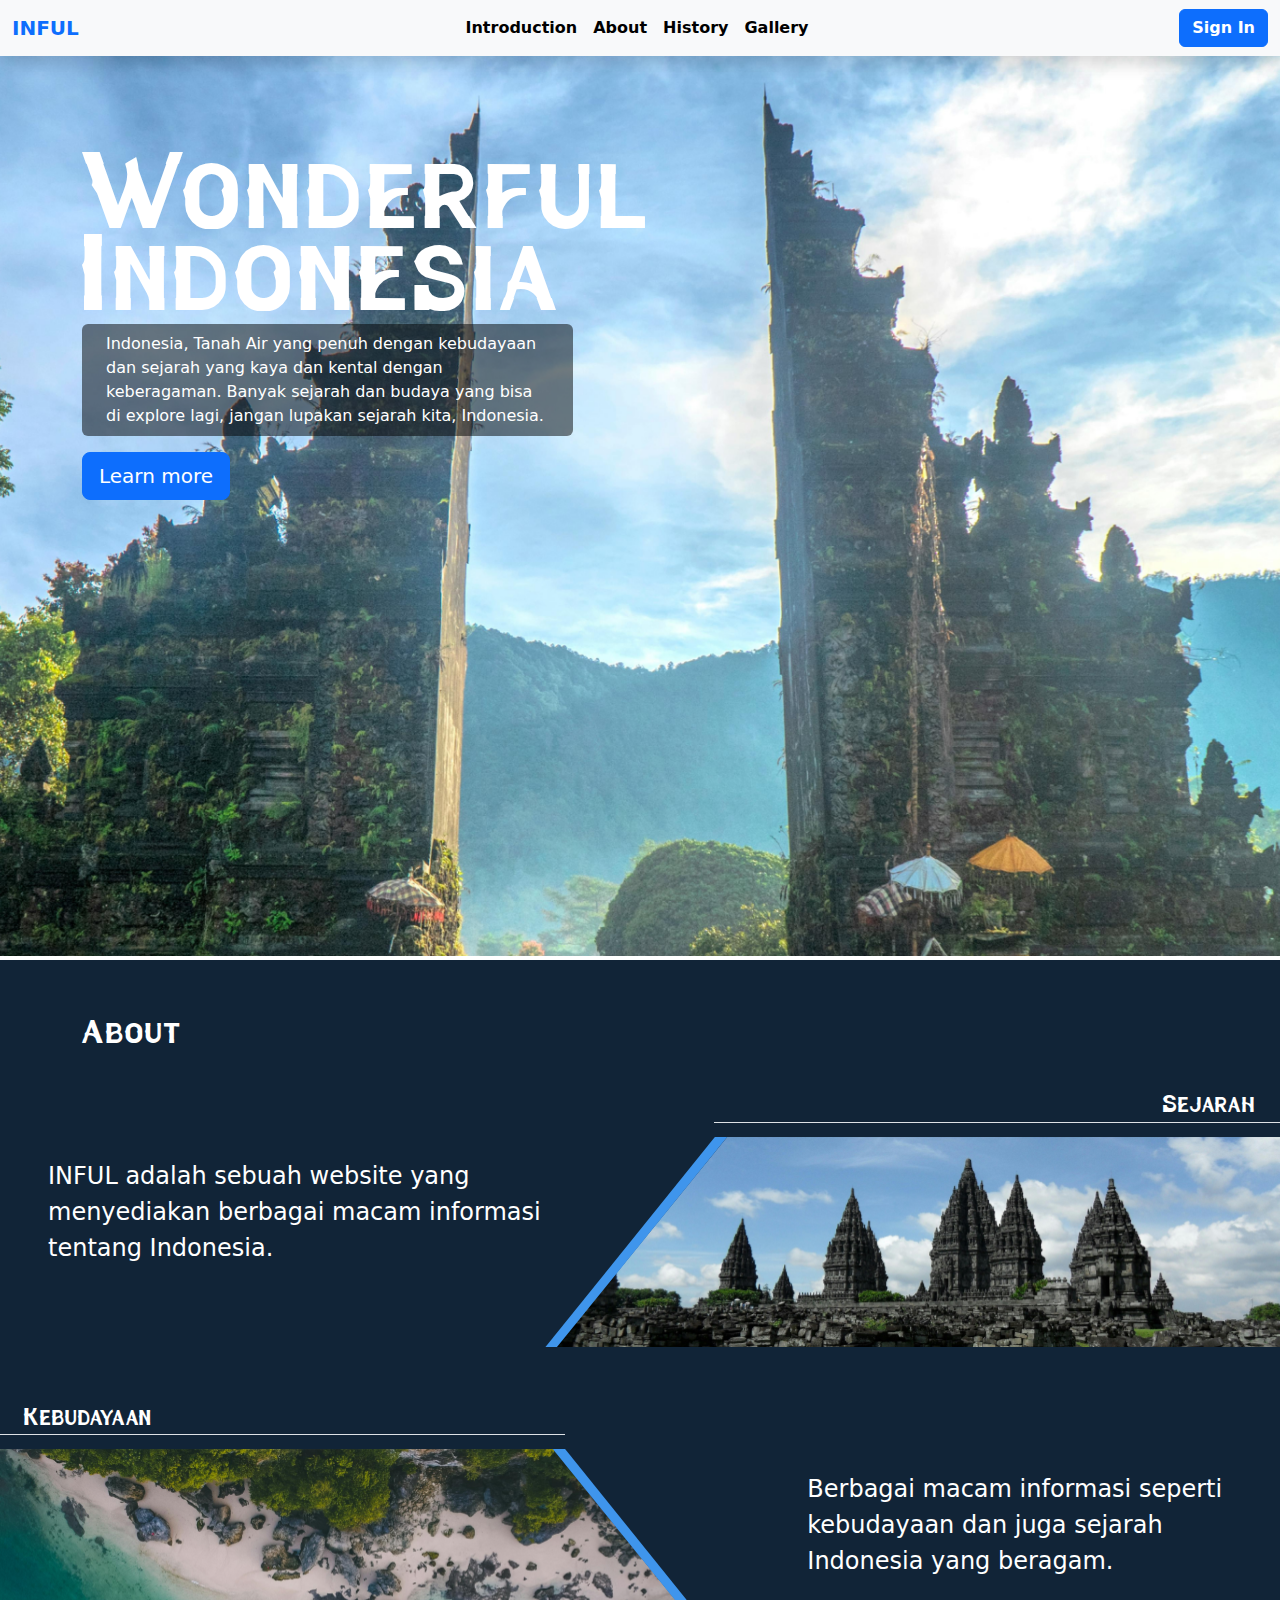
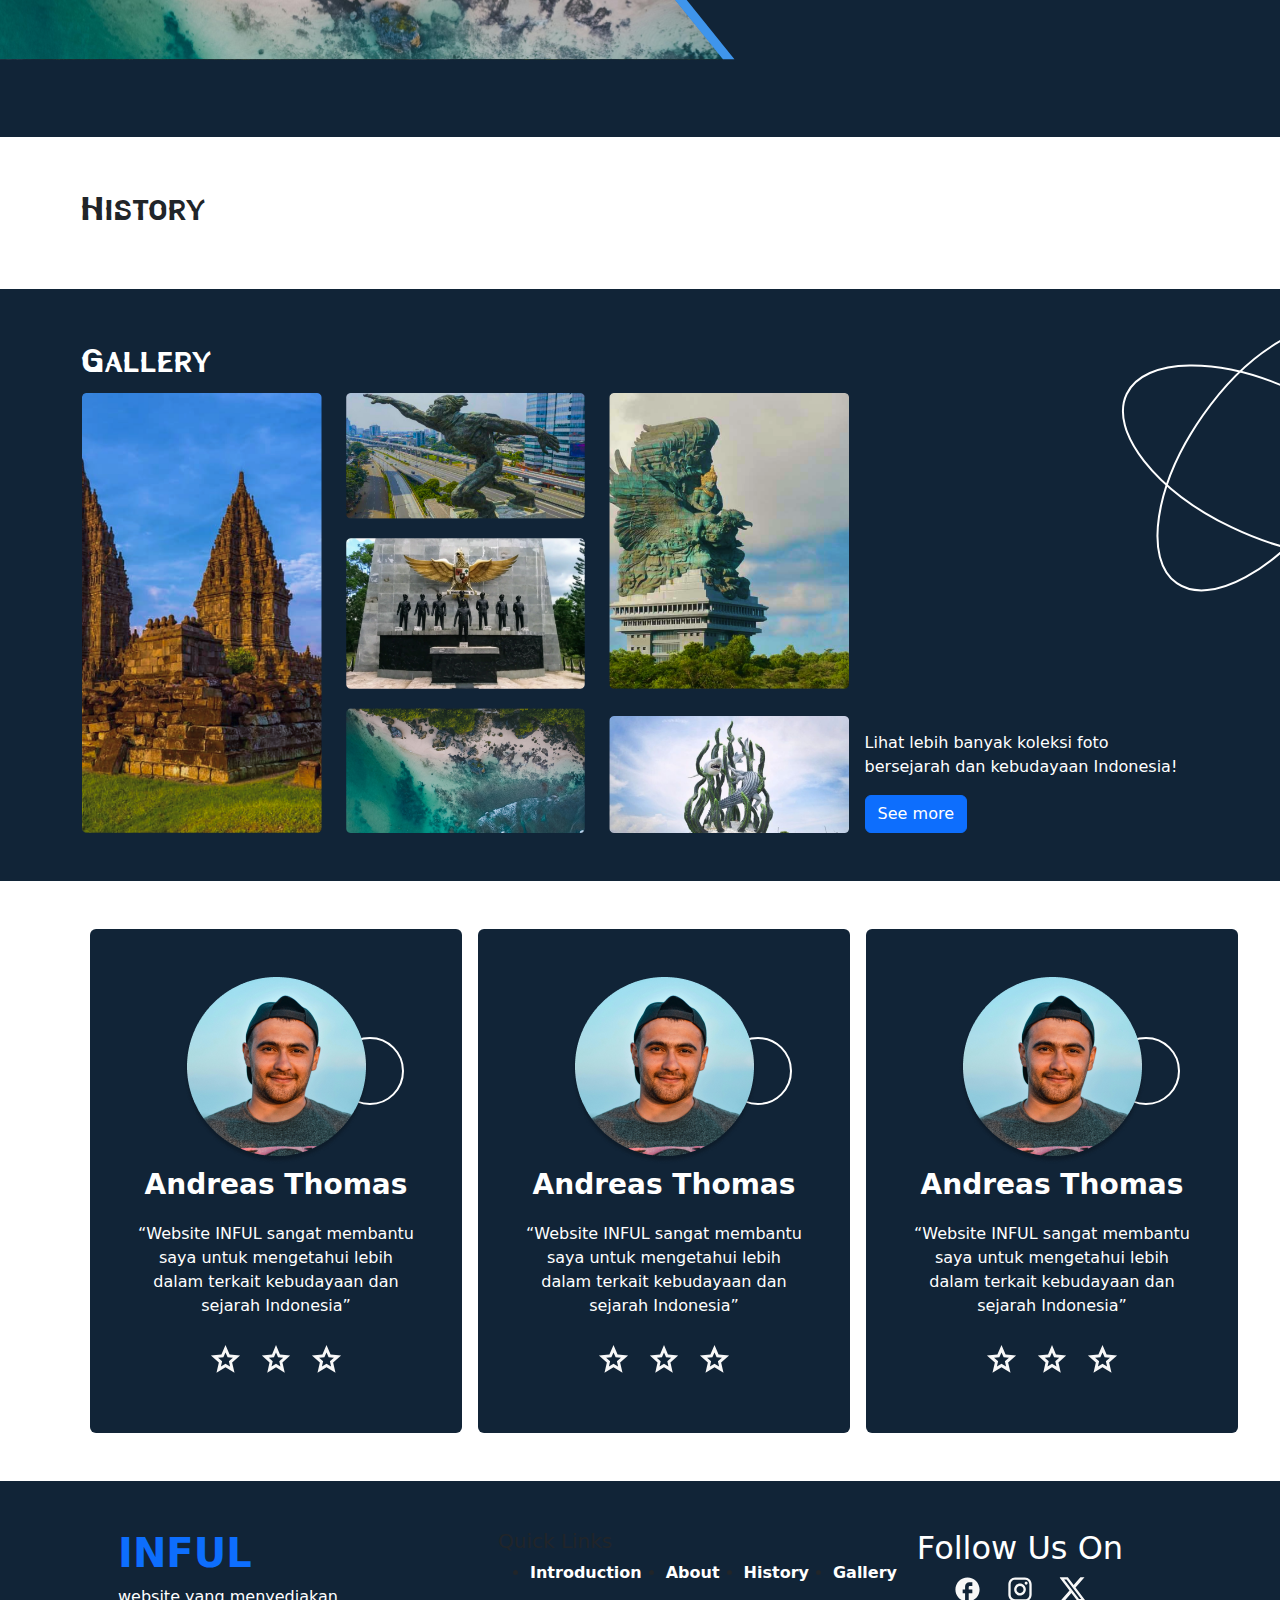
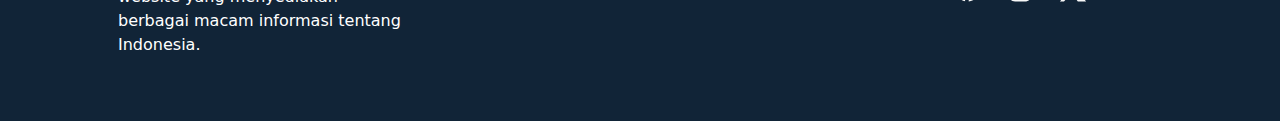
==== index.html @ f9f8f58d "first commit" ====
<!DOCTYPE html>
<html lang="en">

<head>
    <meta charset="UTF-8">
    <meta name="viewport" content="width=device-width, initial-scale=1.0">
    <title>Inful</title>
    <link rel="stylesheet" href="style.css">
    <link href="https://cdn.jsdelivr.net/npm/bootstrap@5.3.3/dist/css/bootstrap.min.css" rel="stylesheet" integrity="sha384-QWTKZyjpPEjISv5WaRU9OFeRpok6YctnYmDr5pNlyT2bRjXh0JMhjY6hW+ALEwIH" crossorigin="anonymous">
</head>

<body>
    <!-- navbar -->
    <nav class="navbar navbar-expand-lg bg-body-tertiary shadow">
        <div class="container-fluid">
            <a class="navbar-brand text-primary fw-bold" href="#">INFUL</a>
            <button class="navbar-toggler" type="button" data-bs-toggle="collapse" data-bs-target="#navbarSupportedContent" aria-controls="navbarSupportedContent" aria-expanded="false" aria-label="Toggle navigation">
                  <span class="navbar-toggler-icon"></span>
                </button>
            <div class="collapse navbar-collapse" id="navbarSupportedContent">
                <ul class="navbar-nav mx-auto mb-2 mb-lg-0">
                    <li class="nav-item">
                        <a class="nav-link active fw-semibold" aria-current="page" href="/">Introduction</a>
                    </li>
                    <li class="nav-item">
                        <a class="nav-link active fw-semibold" aria-current="page" href="#about">About</a>
                    </li>
                    <li class="nav-item">
                        <a class="nav-link active fw-semibold" aria-current="page" href="#history">History</a>
                    </li>
                    <li class="nav-item">
                        <a class="nav-link active fw-semibold" aria-current="page" href="#gallery">Gallery</a>
                    </li>
                </ul>
                <button class="btn btn-primary fw-bold">Sign In</button>
            </div>
        </div>
    </nav>
    <main>
        <section id="hero">
            <div class="hero">
                <div class="container-xl mt-5">
                    <h1 class="mt-5">Wonderful <br>Indonesia </h1>
                    <p class="bg-black rounded px-4 py-2" style="--bs-bg-opacity: .5; width: 44%;">Indonesia, Tanah Air yang penuh dengan kebudayaan dan sejarah yang kaya dan kental dengan keberagaman. Banyak sejarah dan budaya yang bisa di explore lagi, jangan lupakan sejarah kita, Indonesia.</p>
                    <button class="btn btn-primary btn-lg">Learn more</button>
                </div>
            </div>
        </section>
        <section id="about" class="border-top border-4 border-white" style="background-color: #112437;">
            <div class="py-5">
                <h1 class="container-xl text-white">About</h1>
                <div class="d-flex justify-content-between py-4">
                    <div class="w-50 h-fit d-flex justify-content-center align-items-center">
                        <p class="text-white fs-4 ps-5">INFUL adalah sebuah website yang menyediakan berbagai macam informasi tentang Indonesia.</p>
                    </div>
                    <div class="align-items-end d-flex flex-column">
                        <h1 class="text-white text-end px-4 content-fluid border-bottom fs-3" style=" width: 77%;">Sejarah</h1>
                        <img src="/public/images/Sejarah.svg" alt="..loading" style="width: 100%;">
                    </div>
                </div>
                <div class="d-flex justify-content-between py-4">
                    <div class="align-items-start d-flex flex-column">
                        <h1 class="text-white  px-4 content-fluid border-bottom fs-3" style=" width: 70%;">Kebudayaan</h1>
                        <img src="/public/images/Kebudayaan.svg" alt="..loading" style="width: 91%;">
                    </div>
                    <div class="w-50 h-fit d-flex justify-content-center align-items-center">
                        <p class="text-white fs-4 pe-5">Berbagai macam informasi seperti kebudayaan dan juga sejarah Indonesia yang beragam.</p>
                    </div>
                </div>
            </div>
        </section>
        <section id="history">
            <div class="py-5">
                <h1 class="container-xl ">History</h1>
            </div>
        </section>
        <section id="gallery" style="background-color: #112437; position: relative;">
            <div class="container-xl py-5">
                <h1 class="text-white">Gallery</h1>
                <div class="d-flex align-items-end">
                    <div class="row">
                        <div class="col-md-4">
                            <img src="/public/images/yk.png" alt="..loading" class="w-100">
                        </div>
                        <div class="col-md-4 d-flex flex-column justify-content-between">
                            <img src="/public/images/jkt.png" alt="..loading" class="w-100">
                            <img src="/public/images/ph.png" alt="..loading" class="w-100">
                            <img src="/public/images/bch.png" alt="..loading" class="w-100">
                        </div>
                        <div class="col-md-4 d-flex flex-column justify-content-between">
                            <img src="/public/images/gwk.png" alt="..loading" class="w-100">
                            <img src="/public/images/sby.png" alt="..loading" class="w-100">
                        </div>
                    </div>
                    <div class="ps-3">
                        <p class="text-white">Lihat lebih banyak koleksi foto bersejarah dan kebudayaan Indonesia!</p>
                        <button class="btn btn-primary rounded">See more</button>
                    </div>
                </div>
            </div>
            <img src="/public/images/Ornament.svg" alt="" class="position-absolute top-0 end-0">
        </section>
        <section id="testimonials">
            <div class="container-xl py-5">
                <div class=" d-flex flex-row justify-content-between">
                    <div class="col-md-4 p-5 mx-2 rounded " style="background-color: #112437; ">
                        <div class="d-flex justify-content-center align-items-center ">
                            <div class="position-relative ">
                                <img src="/public/images/AT.png " alt="..loading " class="position-relative z-3 ">
                                <img src="/public/images/P-Ornament.svg " alt="..loading " class="position-absolute top-50 start-70 translate-middle z-1 ">
                            </div>
                        </div>
                        <p class="text-white text-center fw-semibold fs-3 ">Andreas Thomas</p>
                        <p class="text-white text-center ">“Website INFUL sangat membantu saya untuk mengetahui lebih dalam terkait kebudayaan dan sejarah Indonesia”
                        </p>
                        <div class="container-fluid d-flex justify-content-center ">
                            <img src="/public/images/star.svg " alt="..loading " style="width: 20%; " class="p-2 ">
                            <img src="/public/images/star.svg " alt="..loading " style="width: 20%; " class="p-2 ">
                            <img src="/public/images/star.svg " alt="..loading " style="width: 20%; " class="p-2 ">
                        </div>
                    </div>
                    <div class="col-md-4 p-5 mx-2 rounded " style="background-color: #112437; ">
                        <div class="d-flex justify-content-center align-items-center ">
                            <div class="position-relative ">
                                <img src="/public/images/AT.png " alt="..loading " class="position-relative z-3 ">
                                <img src="/public/images/P-Ornament.svg " alt="..loading " class="position-absolute top-50 start-70 translate-middle z-1 ">
                            </div>
                        </div>
                        <p class="text-white text-center fw-semibold fs-3 ">Andreas Thomas</p>
                        <p class="text-white text-center ">“Website INFUL sangat membantu saya untuk mengetahui lebih dalam terkait kebudayaan dan sejarah Indonesia”
                        </p>
                        <div class="container-fluid d-flex justify-content-center ">
                            <img src="/public/images/star.svg " alt="..loading " style="width: 20%; " class="p-2 ">
                            <img src="/public/images/star.svg " alt="..loading " style="width: 20%; " class="p-2 ">
                            <img src="/public/images/star.svg " alt="..loading " style="width: 20%; " class="p-2 ">
                        </div>
                    </div>
                    <div class="col-md-4 p-5 mx-2 rounded " style="background-color: #112437; ">
                        <div class="d-flex justify-content-center align-items-center ">
                            <div class="position-relative ">
                                <img src="/public/images/AT.png " alt="..loading " class="position-relative z-3 ">
                                <img src="/public/images/P-Ornament.svg " alt="..loading " class="position-absolute top-50 start-70 translate-middle z-1 ">
                            </div>
                        </div>
                        <p class="text-white text-center fw-semibold fs-3 ">Andreas Thomas</p>
                        <p class="text-white text-center ">“Website INFUL sangat membantu saya untuk mengetahui lebih dalam terkait kebudayaan dan sejarah Indonesia”
                        </p>
                        <div class="container-fluid d-flex justify-content-center ">
                            <img src="/public/images/star.svg " alt="..loading " style="width: 20%; " class="p-2 ">
                            <img src="/public/images/star.svg " alt="..loading " style="width: 20%; " class="p-2 ">
                            <img src="/public/images/star.svg " alt="..loading " style="width: 20%; " class="p-2 ">
                        </div>
                    </div>
                </div>
            </div>
        </section>
    </main>
    <footer class="py-5" style="background-color: #112437;">
        <div class="container">
            <div class="row">
                <div class="col-md-4 px-5">
                    <h2 class="text-primary fw-bold fs-1">INFUL</h2>
                    <p class="text-white">website yang menyediakan berbagai macam informasi tentang Indonesia.</p>
                </div>
                <div class="col-md-4 px-5">
                    <h5>Quick Links</h5>
                    <ul class="d-flex gap-4">
                        <li class="nav-item">
                            <a class="nav-link active fw-semibold text-white" aria-current="page" href="/">Introduction</a>
                        </li>
                        <li class="nav-item">
                            <a class="nav-link active fw-semibold text-white" aria-current="page" href="#about">About</a>
                        </li>
                        <li class="nav-item">
                            <a class="nav-link active fw-semibold text-white" aria-current="page" href="#history">History</a>
                        </li>
                        <li class="nav-item">
                            <a class="nav-link active fw-semibold text-white" aria-current="page" href="#gallery">Gallery</a>
                        </li>
                    </ul>
                </div>
                <div class="col-md-4 px-5">
                    <h2 class="text-white text-center">
                        Follow Us On
                    </h2>
                    <div class="d-flex gap-4 justify-content-center">
                        <img src="/public/images/facebook.svg" alt="..loading" style="width: 10%;">
                        <img src="/public/images/instagram.svg " alt="..loading " style="width: 10%;">
                        <img src="/public/images/twitter.svg " alt="..loading " style="width: 10%;">
                    </div>
                </div>
            </div>
        </div>
    </footer>
    <script src="https://cdn.jsdelivr.net/npm/bootstrap@5.3.3/dist/js/bootstrap.bundle.min.js " integrity="sha384-YvpcrYf0tY3lHB60NNkmXc5s9fDVZLESaAA55NDzOxhy9GkcIdslK1eN7N6jIeHz " crossorigin="anonymous "></script>
</body>

</html>
---- style.css ----
@font-face {
    font-family: 'Ketoprak';
    src: url('/public/fonts/Ketoprak.ttf') format('truetype');
}

h1 {
    font-family: Ketoprak;
}

body {
    scroll-behavior: smooth;
}

.hero {
    background-image: url("/public/images/Hero.png");
    background-size: cover;
    background-position: center;
    height: 100vh;
    color: white;
    display: flex;
    flex-direction: column;
}

.hero h1 {
    font-size: 128px;
    line-height: 64%;
}
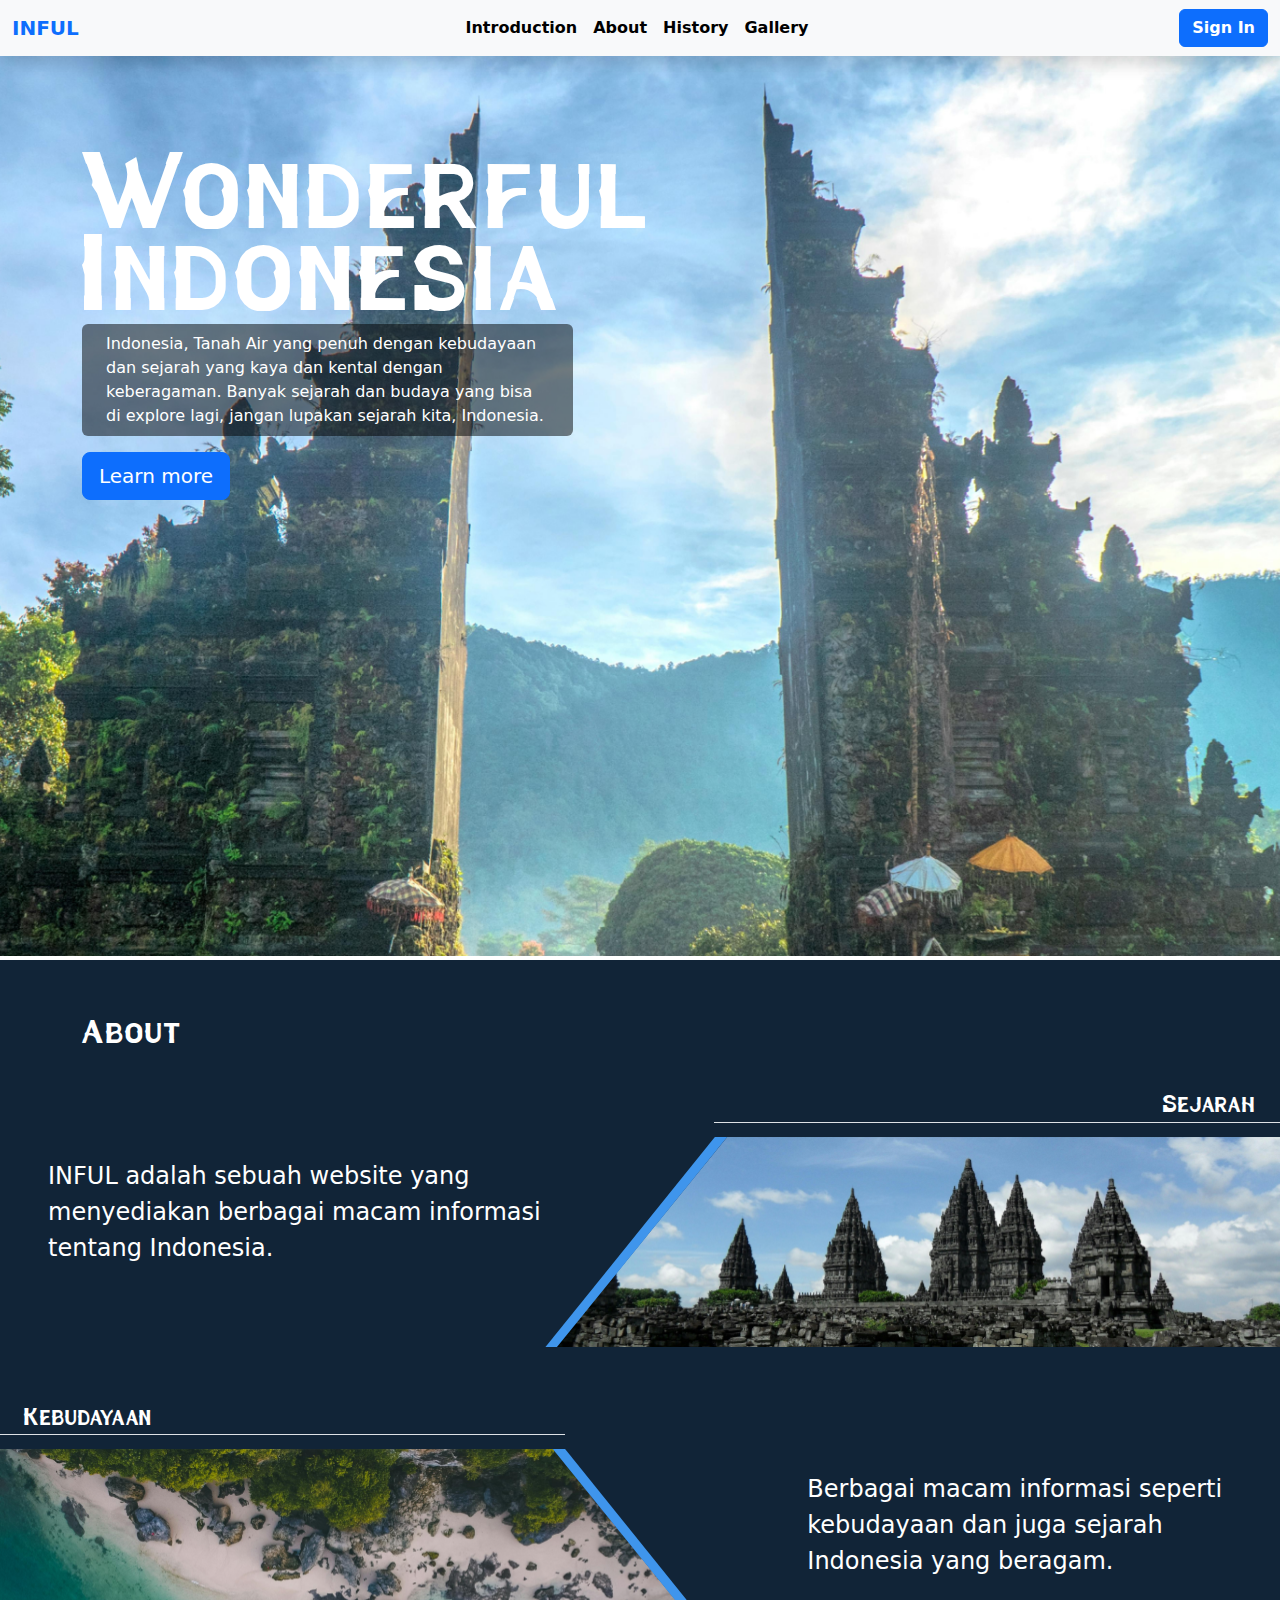
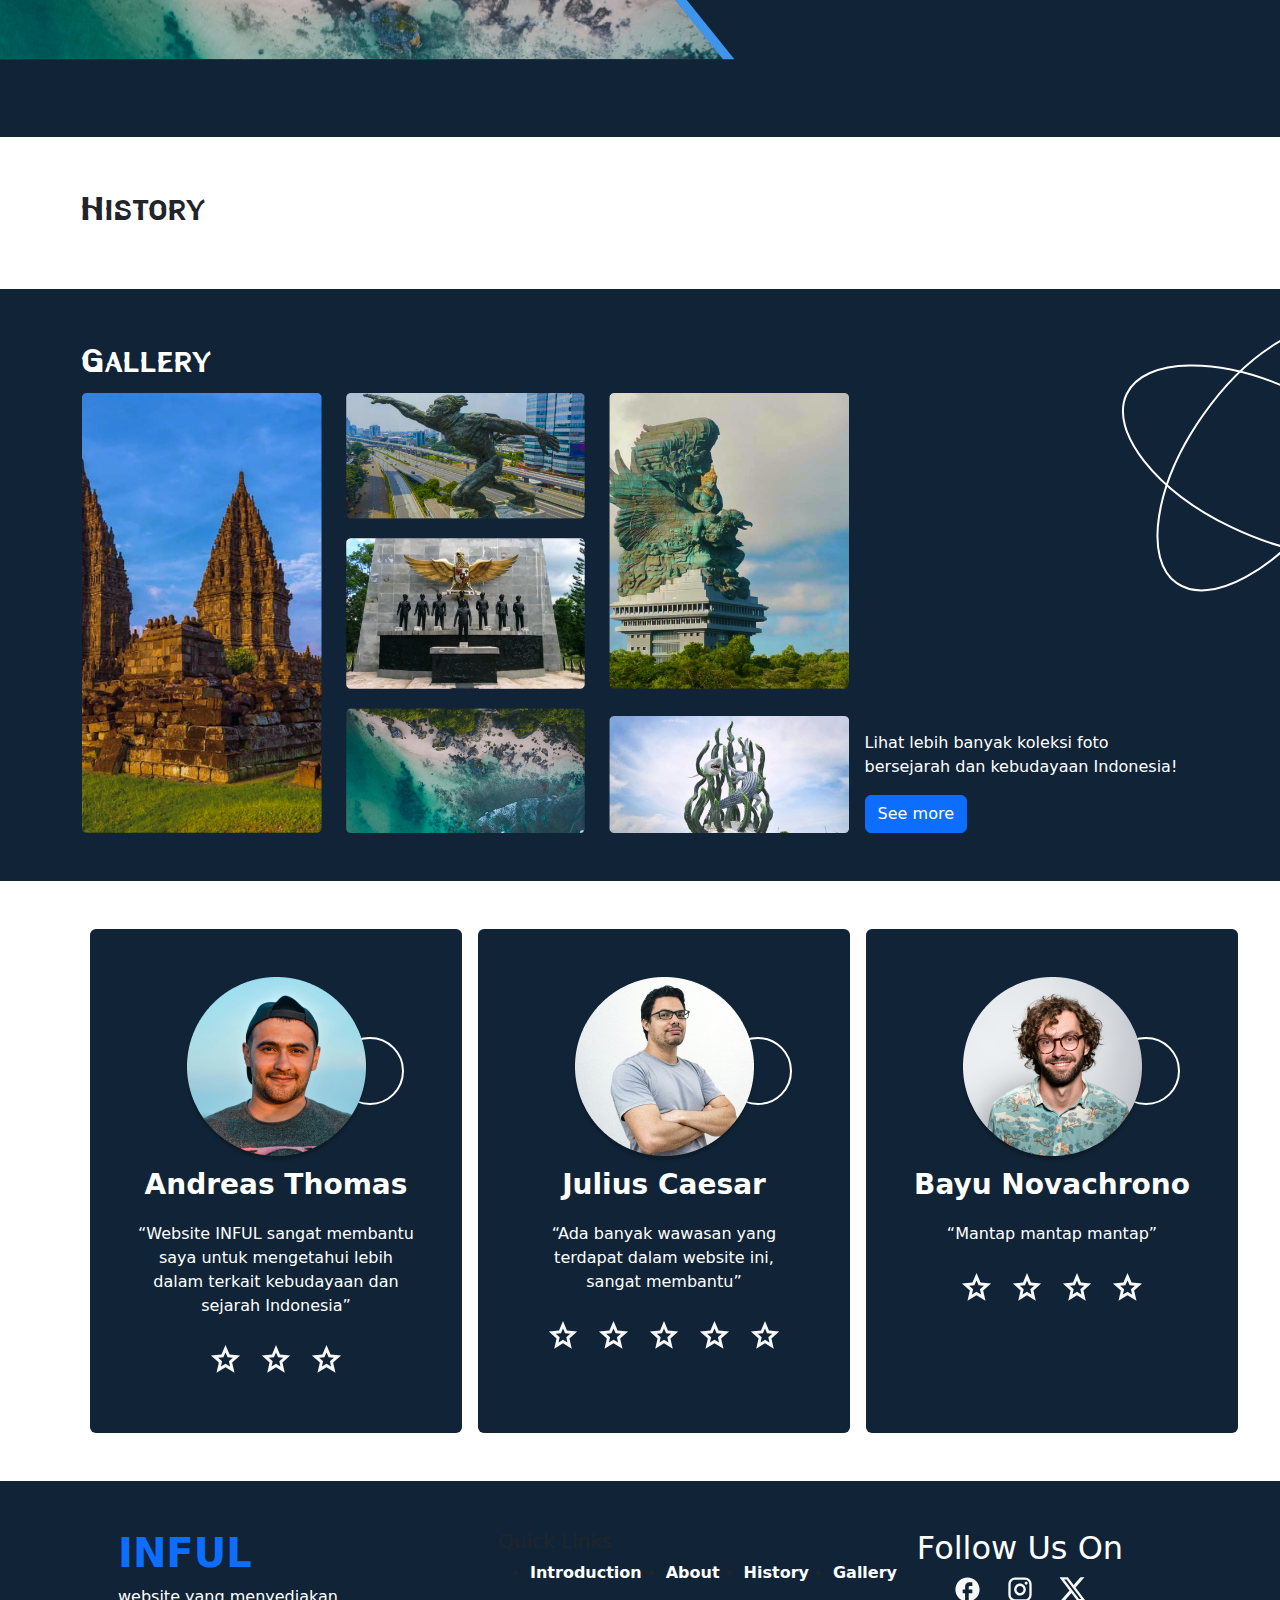
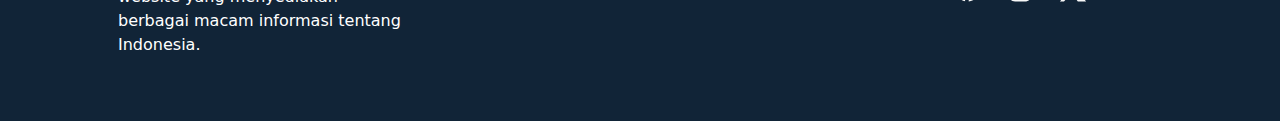
==== commit b51fe2c7: "init: data" ====
--- a/index.html
+++ b/index.html
@@ -5,6 +5,7 @@
     <meta charset="UTF-8">
     <meta name="viewport" content="width=device-width, initial-scale=1.0">
     <title>Inful</title>
+    <link rel="shortcut icon" href="public/images/Logo.svg" type="image/x-icon">
     <link rel="stylesheet" href="style.css">
     <link href="https://cdn.jsdelivr.net/npm/bootstrap@5.3.3/dist/css/bootstrap.min.css" rel="stylesheet" integrity="sha384-QWTKZyjpPEjISv5WaRU9OFeRpok6YctnYmDr5pNlyT2bRjXh0JMhjY6hW+ALEwIH" crossorigin="anonymous">
 </head>
@@ -122,14 +123,16 @@
                     <div class="col-md-4 p-5 mx-2 rounded " style="background-color: #112437; ">
                         <div class="d-flex justify-content-center align-items-center ">
                             <div class="position-relative ">
-                                <img src="/public/images/AT.png " alt="..loading " class="position-relative z-3 ">
+                                <img src="/public/images/JC.png " alt="..loading " class="position-relative z-3 ">
                                 <img src="/public/images/P-Ornament.svg " alt="..loading " class="position-absolute top-50 start-70 translate-middle z-1 ">
                             </div>
                         </div>
-                        <p class="text-white text-center fw-semibold fs-3 ">Andreas Thomas</p>
-                        <p class="text-white text-center ">“Website INFUL sangat membantu saya untuk mengetahui lebih dalam terkait kebudayaan dan sejarah Indonesia”
+                        <p class="text-white text-center fw-semibold fs-3 ">Julius Caesar</p>
+                        <p class="text-white text-center ">“Ada banyak wawasan yang terdapat dalam website ini, sangat membantu”
                         </p>
                         <div class="container-fluid d-flex justify-content-center ">
+                            <img src="/public/images/star.svg " alt="..loading " style="width: 20%; " class="p-2 ">
+                            <img src="/public/images/star.svg " alt="..loading " style="width: 20%; " class="p-2 ">
                             <img src="/public/images/star.svg " alt="..loading " style="width: 20%; " class="p-2 ">
                             <img src="/public/images/star.svg " alt="..loading " style="width: 20%; " class="p-2 ">
                             <img src="/public/images/star.svg " alt="..loading " style="width: 20%; " class="p-2 ">
@@ -138,14 +141,15 @@
                     <div class="col-md-4 p-5 mx-2 rounded " style="background-color: #112437; ">
                         <div class="d-flex justify-content-center align-items-center ">
                             <div class="position-relative ">
-                                <img src="/public/images/AT.png " alt="..loading " class="position-relative z-3 ">
+                                <img src="/public/images/BG.png " alt="..loading " class="position-relative z-3 ">
                                 <img src="/public/images/P-Ornament.svg " alt="..loading " class="position-absolute top-50 start-70 translate-middle z-1 ">
                             </div>
                         </div>
-                        <p class="text-white text-center fw-semibold fs-3 ">Andreas Thomas</p>
-                        <p class="text-white text-center ">“Website INFUL sangat membantu saya untuk mengetahui lebih dalam terkait kebudayaan dan sejarah Indonesia”
+                        <p class="text-white text-center fw-semibold fs-3 ">Bayu Novachrono</p>
+                        <p class="text-white text-center ">“Mantap mantap mantap”
                         </p>
                         <div class="container-fluid d-flex justify-content-center ">
+                            <img src="/public/images/star.svg " alt="..loading " style="width: 20%; " class="p-2 ">
                             <img src="/public/images/star.svg " alt="..loading " style="width: 20%; " class="p-2 ">
                             <img src="/public/images/star.svg " alt="..loading " style="width: 20%; " class="p-2 ">
                             <img src="/public/images/star.svg " alt="..loading " style="width: 20%; " class="p-2 ">
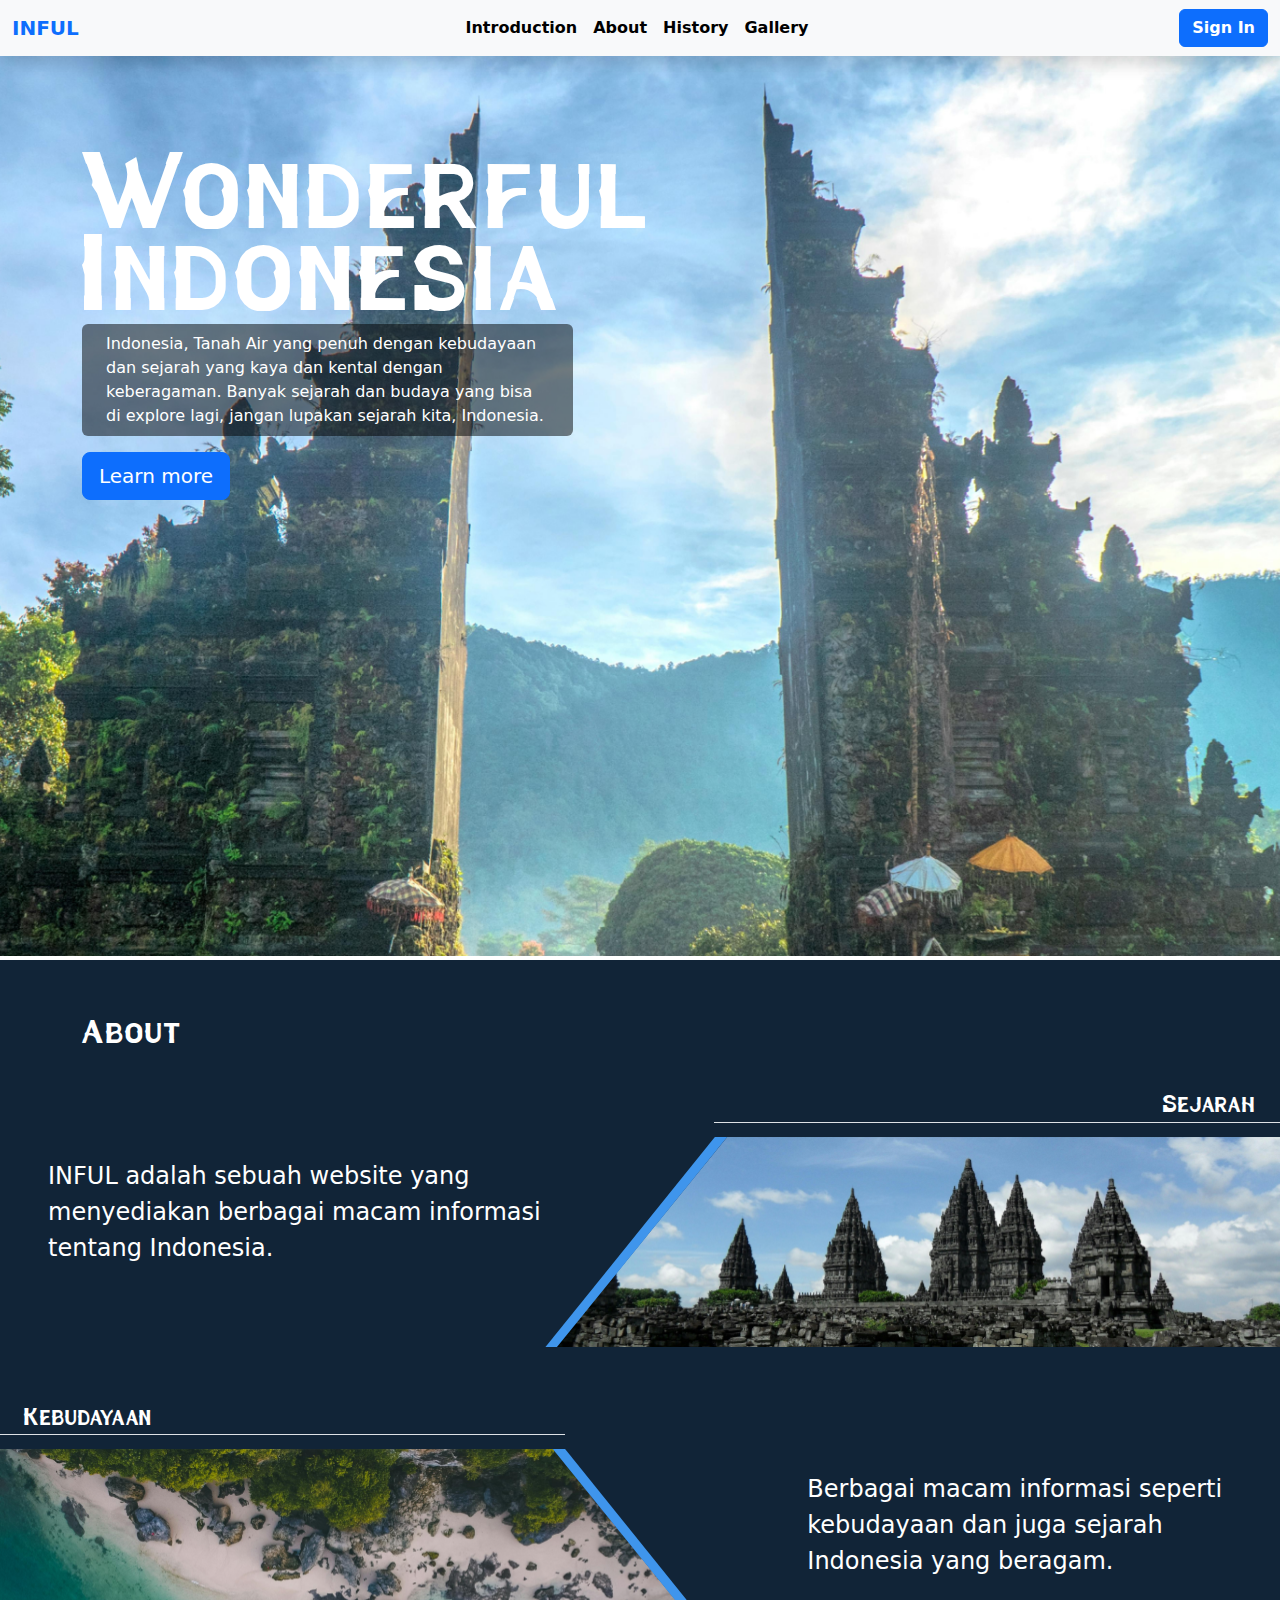
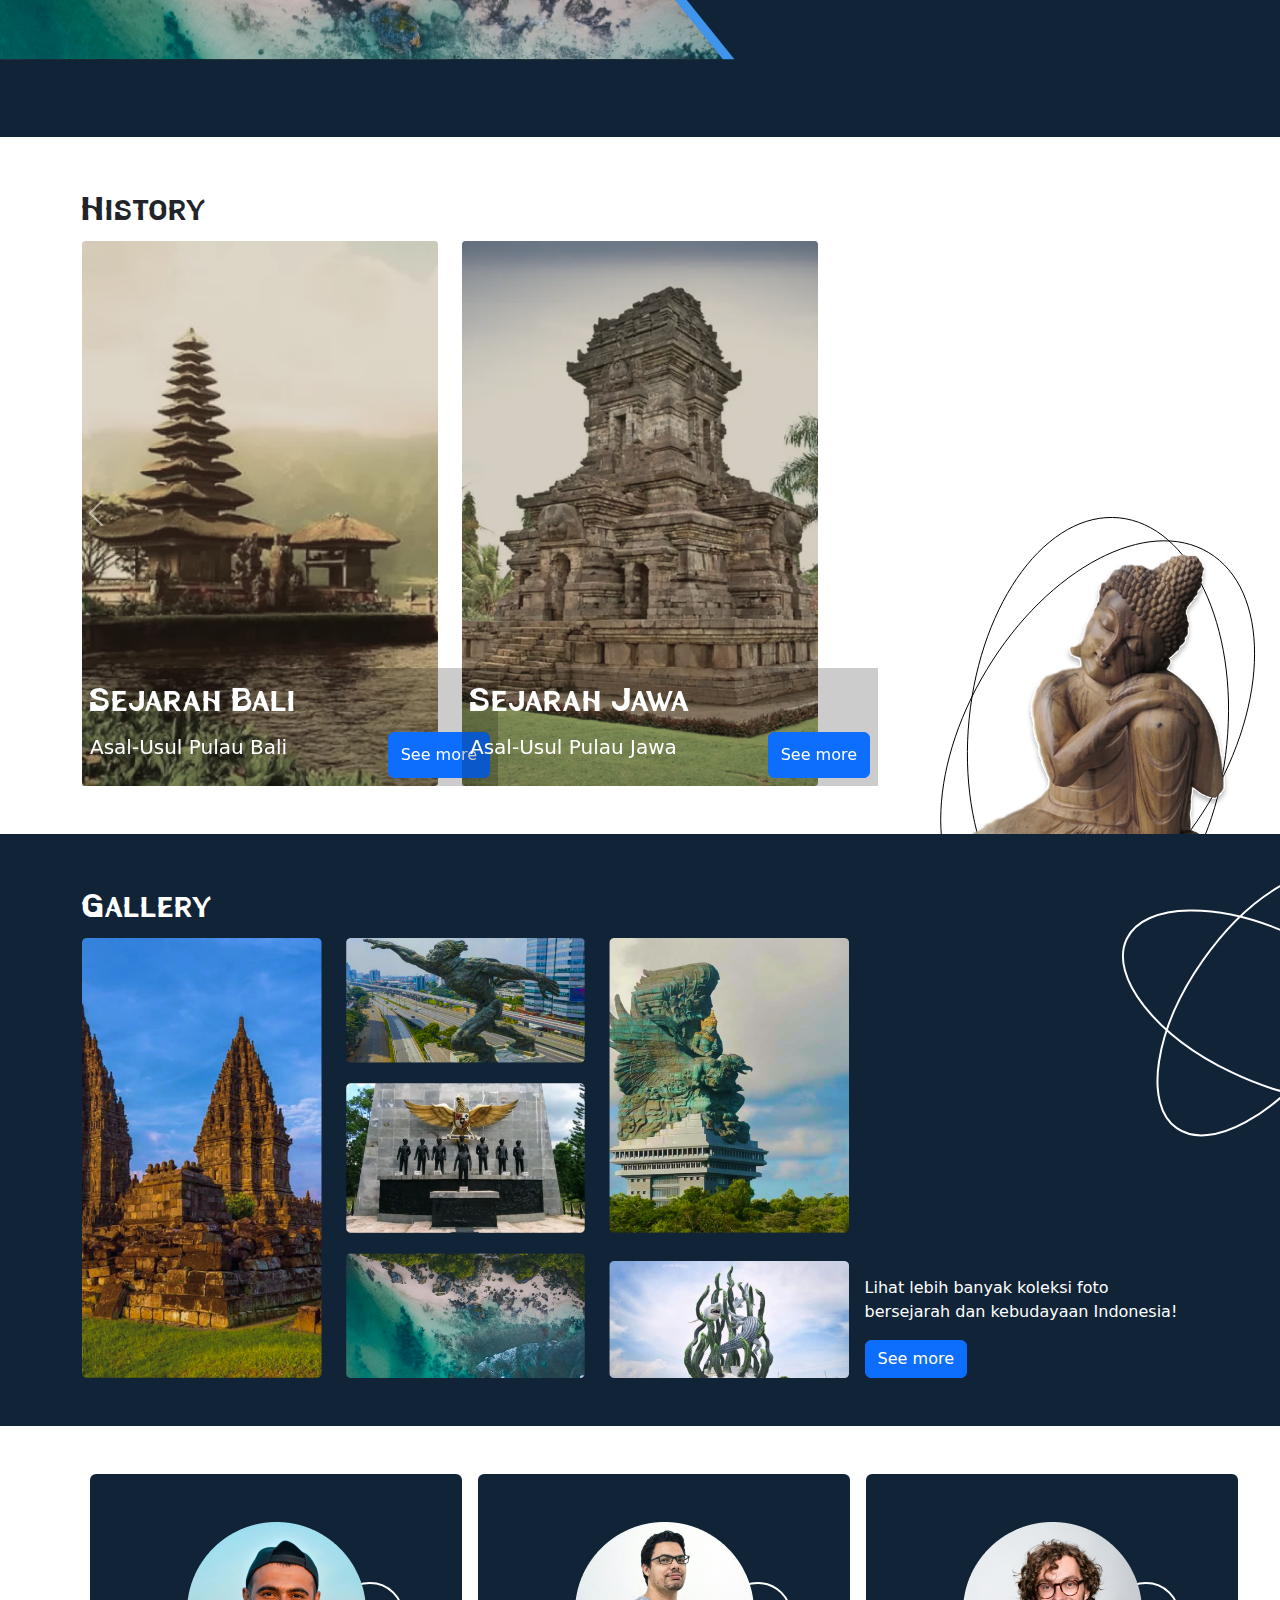
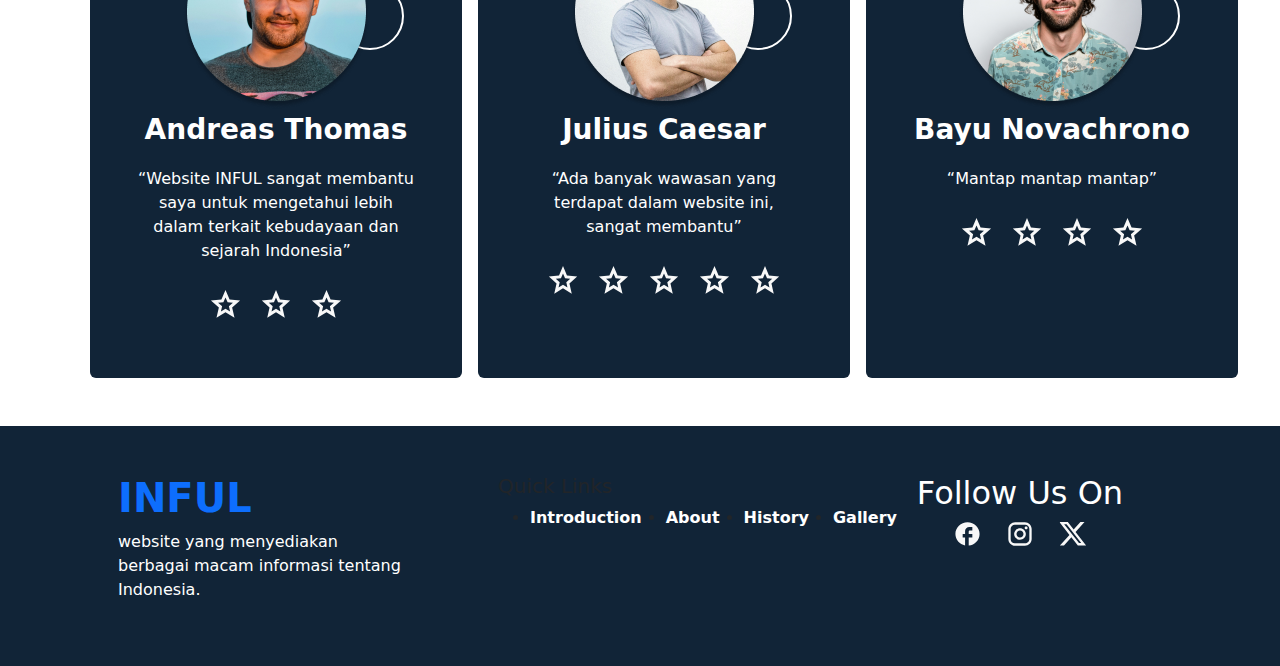
==== commit fefe6056: "add: History" ====
--- a/index.html
+++ b/index.html
@@ -70,10 +70,77 @@
                 </div>
             </div>
         </section>
-        <section id="history">
+        <section id="history" class="position-relative">
             <div class="py-5">
                 <h1 class="container-xl ">History</h1>
-            </div>
+                <div id="carouselExample" class="carousel slide" data-bs-ride="carousel">
+                    <div class="carousel-inner">
+                        <div class="carousel-item active">
+                            <div class="container">
+                                <div class="row">
+                                    <div class="col-md-4">
+                                        <img src="/public/images/history/Bali.png" alt="..loading" style="width: 100%;">
+                                        <div class="p-2 position-absolute bottom-0 bg-black" style="width: 416px; --bs-bg-opacity: .2;">
+                                            <h1 class="text-white">Sejarah Bali</h1>
+                                            <div class="d-flex justify-content-between">
+                                                <p class="text-white fs-5">Asal-Usul Pulau Bali</p>
+                                                <button class="btn btn-primary h-fit">See more</button>
+                                            </div>
+                                        </div>
+                                    </div>
+                                    <div class="col-md-4">
+                                        <img src="/public/images/history/Jawa.png" alt="..loading" style="width: 100%; ">
+                                        <div class="p-2 position-absolute bottom-0 bg-black" style="width: 416px; --bs-bg-opacity: .2;">
+                                            <h1 class="text-white">Sejarah Jawa</h1>
+                                            <div class="d-flex justify-content-between">
+                                                <p class="text-white fs-5">Asal-Usul Pulau Jawa</p>
+                                                <button class="btn btn-primary h-fit">See more</button>
+                                            </div>
+                                        </div>
+                                    </div>
+                                </div>
+                            </div>
+                        </div>
+                        <div class="carousel-item">
+                            <div class="container">
+                                <div class="row">
+                                    <div class="col-md-4">
+                                        <img src="/public/images/history/Papua.png" alt="..loading" style="width: 100%;">
+
+                                        <div class="p-2 position-absolute bottom-0 bg-black" style="width: 416px; --bs-bg-opacity: .2;">
+                                            <h1 class="text-white">Sejarah Papua</h1>
+                                            <div class="d-flex justify-content-between">
+                                                <p class="text-white fs-5">Asal-Usul Pulau Papua</p>
+                                                <button class="btn btn-primary h-fit">See more</button>
+                                            </div>
+                                        </div>
+                                    </div>
+                                    <div class="col-md-4">
+                                        <img src="/public/images/history/Kalimantan.png" alt="..loading" style="width: 100%;">
+
+                                        <div class="p-2 position-absolute bottom-0 bg-black" style="width: 416px; --bs-bg-opacity: .2;">
+                                            <h1 class="text-white">Sejarah Kalimantan</h1>
+                                            <div class="d-flex justify-content-between">
+                                                <p class="text-white fs-5">Asal-Usul Pulau Kalimantan</p>
+                                                <button class="btn btn-primary h-fit">See more</button>
+                                            </div>
+                                        </div>
+                                    </div>
+                                </div>
+                            </div>
+                        </div>
+                    </div>
+                    <button class="carousel-control-prev" type="button" data-bs-target="#carouselExample" data-bs-slide="prev">
+                        <span class="carousel-control-prev-icon" aria-hidden="true"></span>
+                        <span class="visually-hidden">Previous</span>
+                    </button>
+                    <button class="carousel-control-next" type="button" data-bs-target="#carouselExample" data-bs-slide="next">
+                        <span class="carousel-control-next-icon" aria-hidden="true"></span>
+                        <span class="visually-hidden">Next</span>
+                    </button>
+                </div>
+            </div>
+            <img src="/public/images/Statue.svg" alt="" class="position-absolute top-50 end-0">
         </section>
         <section id="gallery" style="background-color: #112437; position: relative;">
             <div class="container-xl py-5">
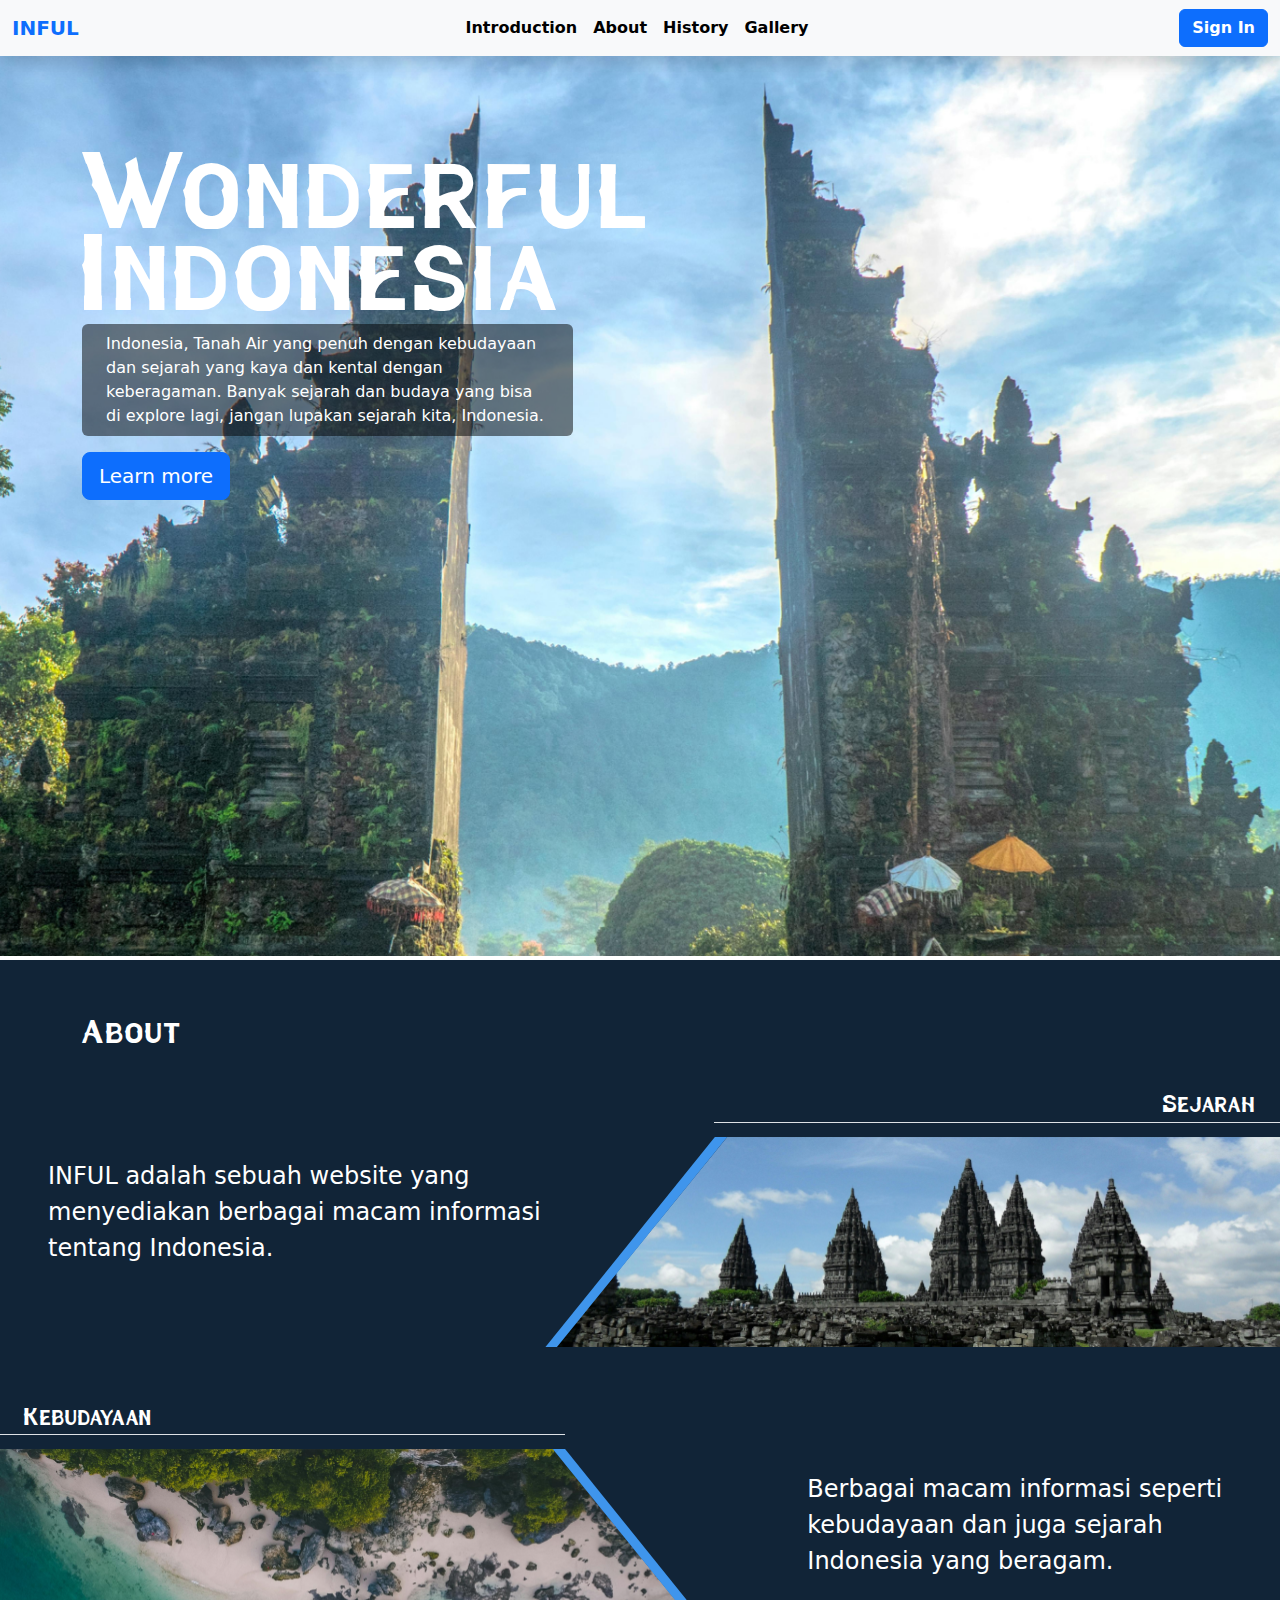
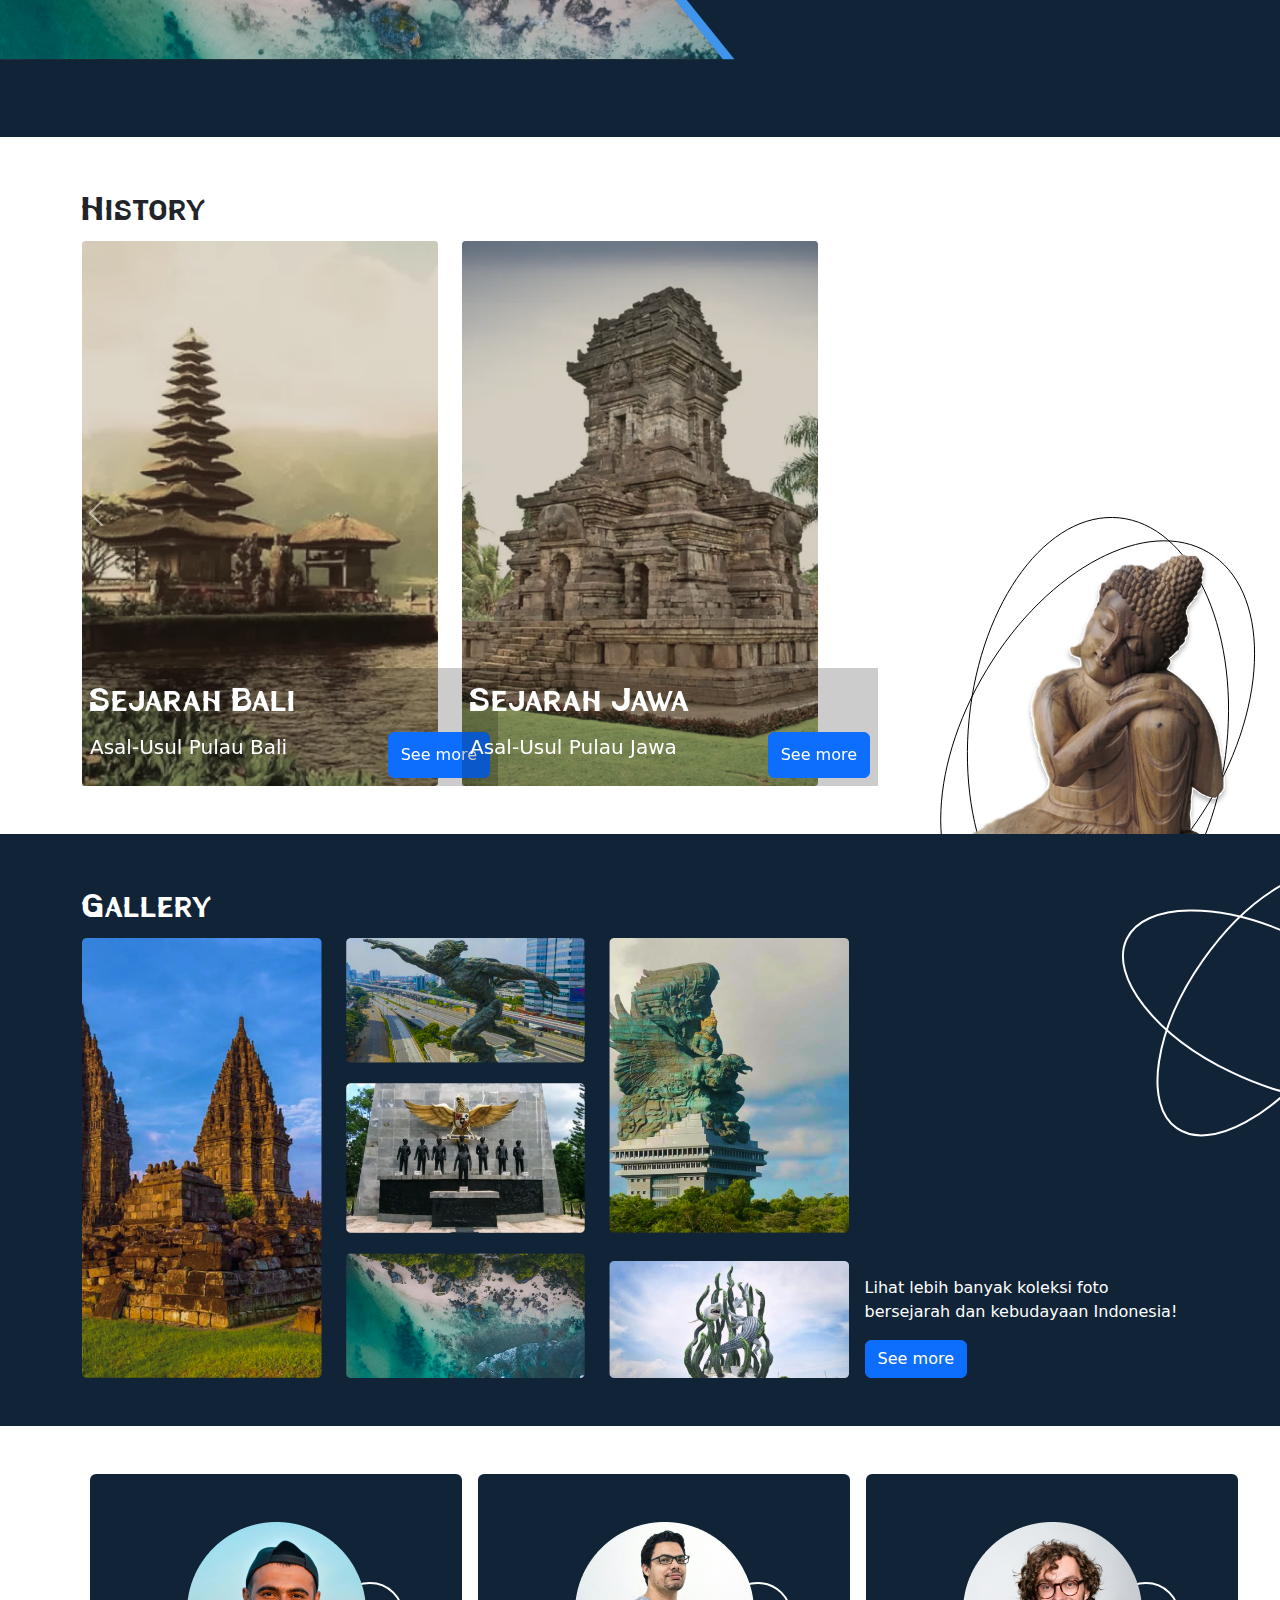
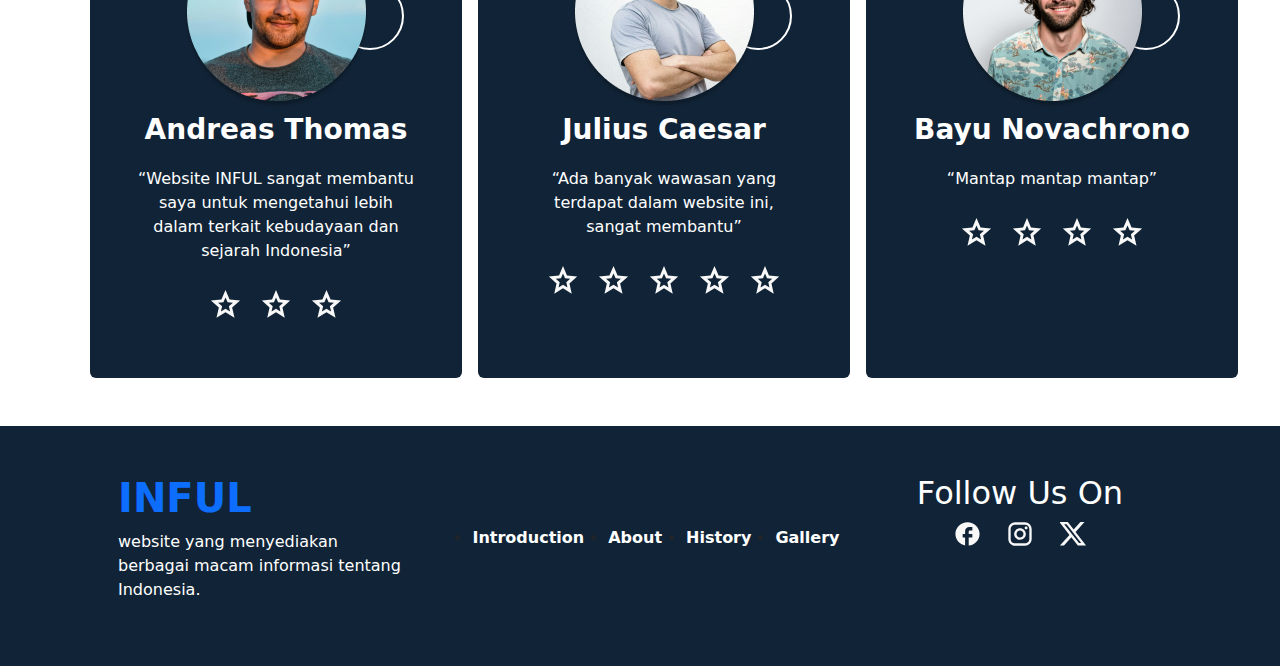
==== commit a55693f0: "Clean up" ====
--- a/index.html
+++ b/index.html
@@ -148,16 +148,16 @@
                 <div class="d-flex align-items-end">
                     <div class="row">
                         <div class="col-md-4">
-                            <img src="/public/images/yk.png" alt="..loading" class="w-100">
+                            <img src="/public/images/gallery/yk.png" alt="..loading" class="w-100">
                         </div>
                         <div class="col-md-4 d-flex flex-column justify-content-between">
-                            <img src="/public/images/jkt.png" alt="..loading" class="w-100">
-                            <img src="/public/images/ph.png" alt="..loading" class="w-100">
-                            <img src="/public/images/bch.png" alt="..loading" class="w-100">
+                            <img src="/public/images/gallery/jkt.png" alt="..loading" class="w-100">
+                            <img src="/public/images/gallery/ph.png" alt="..loading" class="w-100">
+                            <img src="/public/images/gallery/bch.png" alt="..loading" class="w-100">
                         </div>
                         <div class="col-md-4 d-flex flex-column justify-content-between">
-                            <img src="/public/images/gwk.png" alt="..loading" class="w-100">
-                            <img src="/public/images/sby.png" alt="..loading" class="w-100">
+                            <img src="/public/images/gallery/gwk.png" alt="..loading" class="w-100">
+                            <img src="/public/images/gallery/sby.png" alt="..loading" class="w-100">
                         </div>
                     </div>
                     <div class="ps-3">
@@ -166,7 +166,7 @@
                     </div>
                 </div>
             </div>
-            <img src="/public/images/Ornament.svg" alt="" class="position-absolute top-0 end-0">
+            <img src="/public/images/additional/Ornament.svg" alt="" class="position-absolute top-0 end-0">
         </section>
         <section id="testimonials">
             <div class="container-xl py-5">
@@ -174,52 +174,52 @@
                     <div class="col-md-4 p-5 mx-2 rounded " style="background-color: #112437; ">
                         <div class="d-flex justify-content-center align-items-center ">
                             <div class="position-relative ">
-                                <img src="/public/images/AT.png " alt="..loading " class="position-relative z-3 ">
-                                <img src="/public/images/P-Ornament.svg " alt="..loading " class="position-absolute top-50 start-70 translate-middle z-1 ">
+                                <img src="/public/images/profile/AT.png " alt="..loading " class="position-relative z-3 ">
+                                <img src="/public/images/additional/P-Ornament.svg " alt="..loading " class="position-absolute top-50 start-70 translate-middle z-1 ">
                             </div>
                         </div>
                         <p class="text-white text-center fw-semibold fs-3 ">Andreas Thomas</p>
                         <p class="text-white text-center ">“Website INFUL sangat membantu saya untuk mengetahui lebih dalam terkait kebudayaan dan sejarah Indonesia”
                         </p>
                         <div class="container-fluid d-flex justify-content-center ">
-                            <img src="/public/images/star.svg " alt="..loading " style="width: 20%; " class="p-2 ">
-                            <img src="/public/images/star.svg " alt="..loading " style="width: 20%; " class="p-2 ">
-                            <img src="/public/images/star.svg " alt="..loading " style="width: 20%; " class="p-2 ">
+                            <img src="/public/images/additional/star.svg " alt="..loading " style="width: 20%; " class="p-2 ">
+                            <img src="/public/images/additional/star.svg " alt="..loading " style="width: 20%; " class="p-2 ">
+                            <img src="/public/images/additional/star.svg " alt="..loading " style="width: 20%; " class="p-2 ">
                         </div>
                     </div>
                     <div class="col-md-4 p-5 mx-2 rounded " style="background-color: #112437; ">
                         <div class="d-flex justify-content-center align-items-center ">
                             <div class="position-relative ">
-                                <img src="/public/images/JC.png " alt="..loading " class="position-relative z-3 ">
-                                <img src="/public/images/P-Ornament.svg " alt="..loading " class="position-absolute top-50 start-70 translate-middle z-1 ">
+                                <img src="/public/images/profile/JC.png " alt="..loading " class="position-relative z-3 ">
+                                <img src="/public/images/additional/P-Ornament.svg " alt="..loading " class="position-absolute top-50 start-70 translate-middle z-1 ">
                             </div>
                         </div>
                         <p class="text-white text-center fw-semibold fs-3 ">Julius Caesar</p>
                         <p class="text-white text-center ">“Ada banyak wawasan yang terdapat dalam website ini, sangat membantu”
                         </p>
                         <div class="container-fluid d-flex justify-content-center ">
-                            <img src="/public/images/star.svg " alt="..loading " style="width: 20%; " class="p-2 ">
-                            <img src="/public/images/star.svg " alt="..loading " style="width: 20%; " class="p-2 ">
-                            <img src="/public/images/star.svg " alt="..loading " style="width: 20%; " class="p-2 ">
-                            <img src="/public/images/star.svg " alt="..loading " style="width: 20%; " class="p-2 ">
-                            <img src="/public/images/star.svg " alt="..loading " style="width: 20%; " class="p-2 ">
+                            <img src="/public/images/additional/star.svg " alt="..loading " style="width: 20%; " class="p-2 ">
+                            <img src="/public/images/additional/star.svg " alt="..loading " style="width: 20%; " class="p-2 ">
+                            <img src="/public/images/additional/star.svg " alt="..loading " style="width: 20%; " class="p-2 ">
+                            <img src="/public/images/additional/star.svg " alt="..loading " style="width: 20%; " class="p-2 ">
+                            <img src="/public/images/additional/star.svg " alt="..loading " style="width: 20%; " class="p-2 ">
                         </div>
                     </div>
                     <div class="col-md-4 p-5 mx-2 rounded " style="background-color: #112437; ">
                         <div class="d-flex justify-content-center align-items-center ">
                             <div class="position-relative ">
-                                <img src="/public/images/BG.png " alt="..loading " class="position-relative z-3 ">
-                                <img src="/public/images/P-Ornament.svg " alt="..loading " class="position-absolute top-50 start-70 translate-middle z-1 ">
+                                <img src="/public/images/profile/BG.png " alt="..loading " class="position-relative z-3 ">
+                                <img src="/public/images/additional/P-Ornament.svg " alt="..loading " class="position-absolute top-50 start-70 translate-middle z-1 ">
                             </div>
                         </div>
                         <p class="text-white text-center fw-semibold fs-3 ">Bayu Novachrono</p>
                         <p class="text-white text-center ">“Mantap mantap mantap”
                         </p>
                         <div class="container-fluid d-flex justify-content-center ">
-                            <img src="/public/images/star.svg " alt="..loading " style="width: 20%; " class="p-2 ">
-                            <img src="/public/images/star.svg " alt="..loading " style="width: 20%; " class="p-2 ">
-                            <img src="/public/images/star.svg " alt="..loading " style="width: 20%; " class="p-2 ">
-                            <img src="/public/images/star.svg " alt="..loading " style="width: 20%; " class="p-2 ">
+                            <img src="/public/images/additional/star.svg " alt="..loading " style="width: 20%; " class="p-2 ">
+                            <img src="/public/images/additional/star.svg " alt="..loading " style="width: 20%; " class="p-2 ">
+                            <img src="/public/images/additional/star.svg " alt="..loading " style="width: 20%; " class="p-2 ">
+                            <img src="/public/images/additional/star.svg " alt="..loading " style="width: 20%; " class="p-2 ">
                         </div>
                     </div>
                 </div>
@@ -233,8 +233,7 @@
                     <h2 class="text-primary fw-bold fs-1">INFUL</h2>
                     <p class="text-white">website yang menyediakan berbagai macam informasi tentang Indonesia.</p>
                 </div>
-                <div class="col-md-4 px-5">
-                    <h5>Quick Links</h5>
+                <div class="col-md-4 px-5 d-flex align-items-center justify-content-center">
                     <ul class="d-flex gap-4">
                         <li class="nav-item">
                             <a class="nav-link active fw-semibold text-white" aria-current="page" href="/">Introduction</a>
@@ -255,9 +254,9 @@
                         Follow Us On
                     </h2>
                     <div class="d-flex gap-4 justify-content-center">
-                        <img src="/public/images/facebook.svg" alt="..loading" style="width: 10%;">
-                        <img src="/public/images/instagram.svg " alt="..loading " style="width: 10%;">
-                        <img src="/public/images/twitter.svg " alt="..loading " style="width: 10%;">
+                        <img src="/public/images/social/facebook.svg" alt="..loading" style="width: 10%;">
+                        <img src="/public/images/social/instagram.svg " alt="..loading " style="width: 10%;">
+                        <img src="/public/images/social/twitter.svg " alt="..loading " style="width: 10%;">
                     </div>
                 </div>
             </div>
